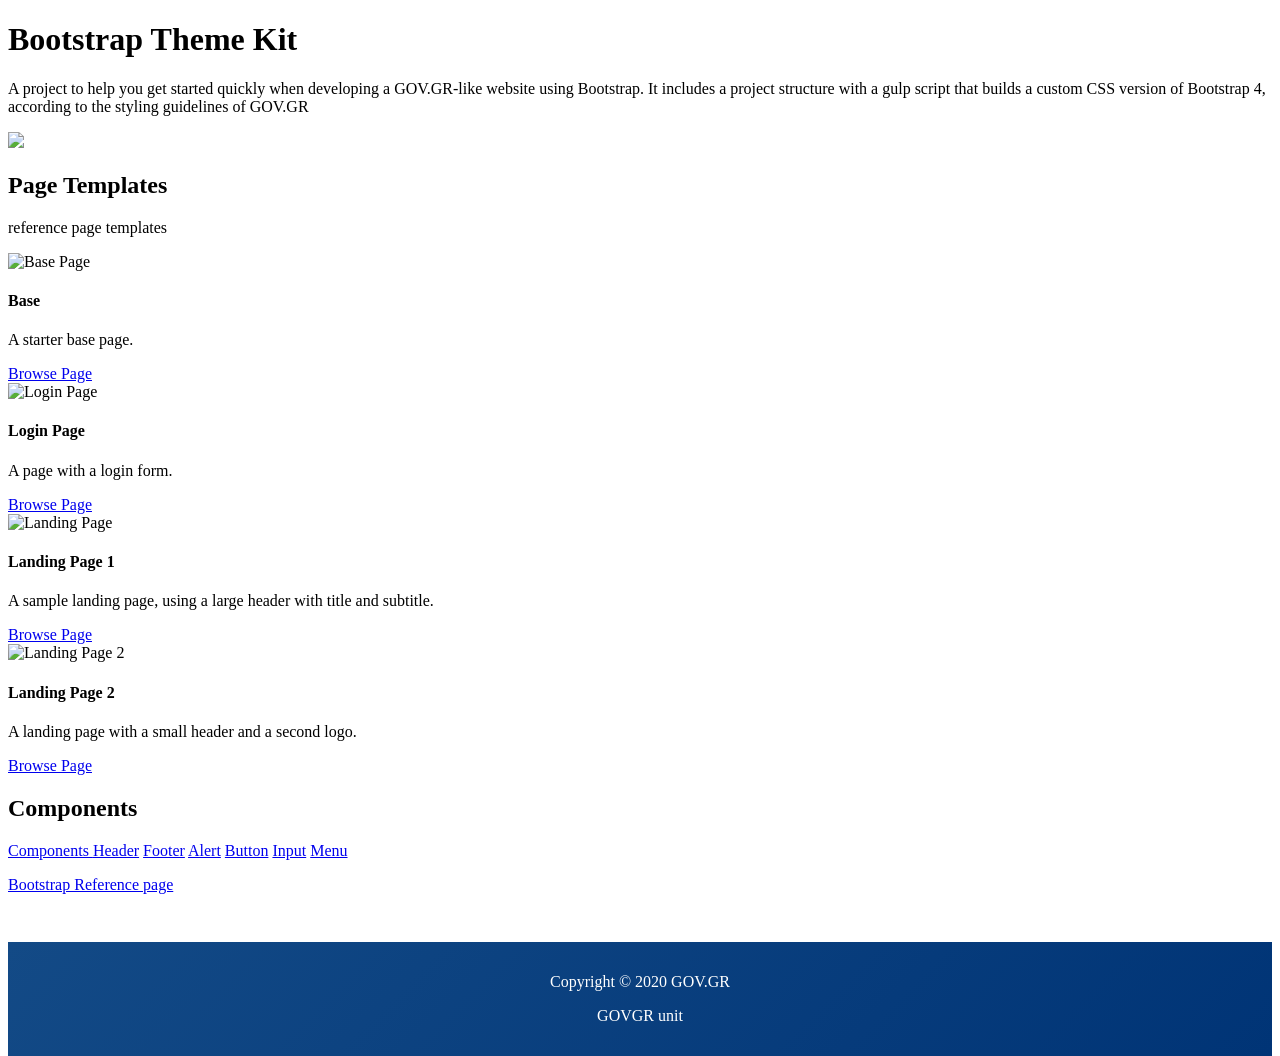
==== index.html @ 8dd5591b "Add files via upload" ====
<!DOCTYPE html>
<html lang="el">

<head>

  <meta charset="utf-8">
  <meta name="viewport" content="width=device-width, initial-scale=1, shrink-to-fit=no">
  <meta name="description" content="">
  <meta name="author" content="">
  
  <title>GOV.GR - Bootstrap Theme Kit</title>

  <link rel="shortcut icon" href="./images/gov_logo_16x16_favicon.png">

  <!-- Custom GOV.GR theme - This already includes Bootstrap 4 -->
  <link href="./css/govgr_bootstrap.min.css" rel="stylesheet">

  <!-- Custom styles for this template -->
  <link href="./index.css" rel="stylesheet">

</head>

<body class="d-flex flex-column h-100">

  <!-- Header -->
  <header class="bg-primary mb-5">
    <div class="container h-100">
      <div class="row h-100 align-items-center">
        <div class="col-lg-8">
          <div class="logo_govgr"></div>
          <h1 class="display-4 text-white mt-5 mb-2">Bootstrap Theme Kit</h1>
          <p class="lead mb-5 text-white-50">
            A project to help you get started quickly when developing a GOV.GR-like website using Bootstrap.
            It includes a project structure with a gulp script that builds a custom CSS version of Bootstrap 4, according to the styling guidelines of GOV.GR</p>
        </div>
        <div class="col-lg-4">
          <img src="./images/govgr-bootstrap-theme.png" />
        </div>
      </div>
    </div>
  </header>

  <!-- Page Content -->
  <div class="container">

    <div class="row mb-3">
      <div class="col-md-8 themed-grid-col"> <!-- left column (on desktop) -->
        <div class="pb-3">
          <h2>Page Templates</h2> 
          <p> reference page templates </p>
        </div>
        <div class="row">
          <div class="col-md-6 themed-grid-col">
            
            <div class="card h-100">
              <img class="card-img-top" src="./images/screencapture-base.png" alt="Base Page">
              <div class="card-body">
                <h4 class="card-title">Base</h4>
                <p class="card-text">A starter base page.</p>
              </div>
              <div class="card-footer">
                <a href="./templates/base/base.html" class="btn btn-primary">Browse Page</a>
              </div>
            </div>

          </div>
          <div class="col-md-6 themed-grid-col">

            <div class="card h-100">
              <img class="card-img-top" src="./images/screencapture-login.png" alt="Login Page">
              <div class="card-body">
                <h4 class="card-title">Login Page</h4>
                <p class="card-text">A page with a login form.</p>
              </div>
              <div class="card-footer">
                <a href="./templates/login/login.html" class="btn btn-primary">Browse Page</a>
              </div>
            </div>

          </div>
        </div>
        <div class="row py-5">
          <div class="col-md-6 themed-grid-col"> 

            <div class="card h-100">
              <img class="card-img-top" src="./images/screencapture-landingpage.png" alt="Landing Page">
              <div class="card-body">
                <h4 class="card-title">Landing Page 1</h4>
                <p class="card-text">A sample landing page, using a large header with title and subtitle.</p>
              </div>
              <div class="card-footer">
                <a href="./templates/landingpage/landingpage.html" class="btn btn-primary">Browse Page</a>
              </div>
            </div>

          </div>
          <div class="col-md-6 themed-grid-col">

            <div class="card h-100">
              <img class="card-img-top" src="./images/screencapture-landingpage2.png" alt="Landing Page 2">
              <div class="card-body">
                <h4 class="card-title">Landing Page 2</h4>
                <p class="card-text">A landing page with a small header and a second logo.</p>
              </div>
              <div class="card-footer">
                <a href="./templates/landingpage/landingpage2.html" class="btn btn-primary">Browse Page</a>
              </div>
            </div>

          </div>
        </div>
      </div>
      <div class="col-md-4 border-left"> <!-- right column (on desktop) -->


            <h2>Components  </h2>
            <p></p>
            <div class="list-group">
              <a href="#" class="list-group-item list-group-item-action active">
                Components
              </a>
              <a href="./components/header/header.html" class="list-group-item list-group-item-action">Header</a>
              <a href="./components/footer/footer.html" class="list-group-item list-group-item-action">Footer</a>
              <a href="./components/alert/alert.html" class="list-group-item list-group-item-action">Alert</a>
              <a href="./components/button/button.html" class="list-group-item list-group-item-action">Button</a>
              <a href="./components/input/input.html" class="list-group-item list-group-item-action">Input</a>
              <a href="#" class="list-group-item list-group-item-action disabled" tabindex="-1" aria-disabled="true">Menu</a>
            </div>
            <p class="py-5">
              <a href="./templates/reference/reference.html">Bootstrap Reference page</a>
            </p>
            

      </div>

    </div> <!-- end row -->



  </div>
  <!-- /.container -->

  <!-- Footer -->
  <footer id="sticky-footer" class="py-4 bg-dark text-white-50">
    <div class="container">
      <p class="m-0 text-center text-white">Copyright &copy; 2020 GOV.GR</p>
      <p> GOVGR unit </p>
      
    </div>
  </footer>

  <!-- Put any javaScript scripts here-->
 

</body>

</html>
---- index.css ----
html,
body {
  height: 100%;
}

#page-content {
  flex: 1 0 auto;
}

#sticky-footer {
  flex-shrink: none;
  color: #fff;
  padding: 15px;
  background: linear-gradient(315deg,#003476 .09%,#134a86);
  margin-top: 48px;
  text-align: center;
}
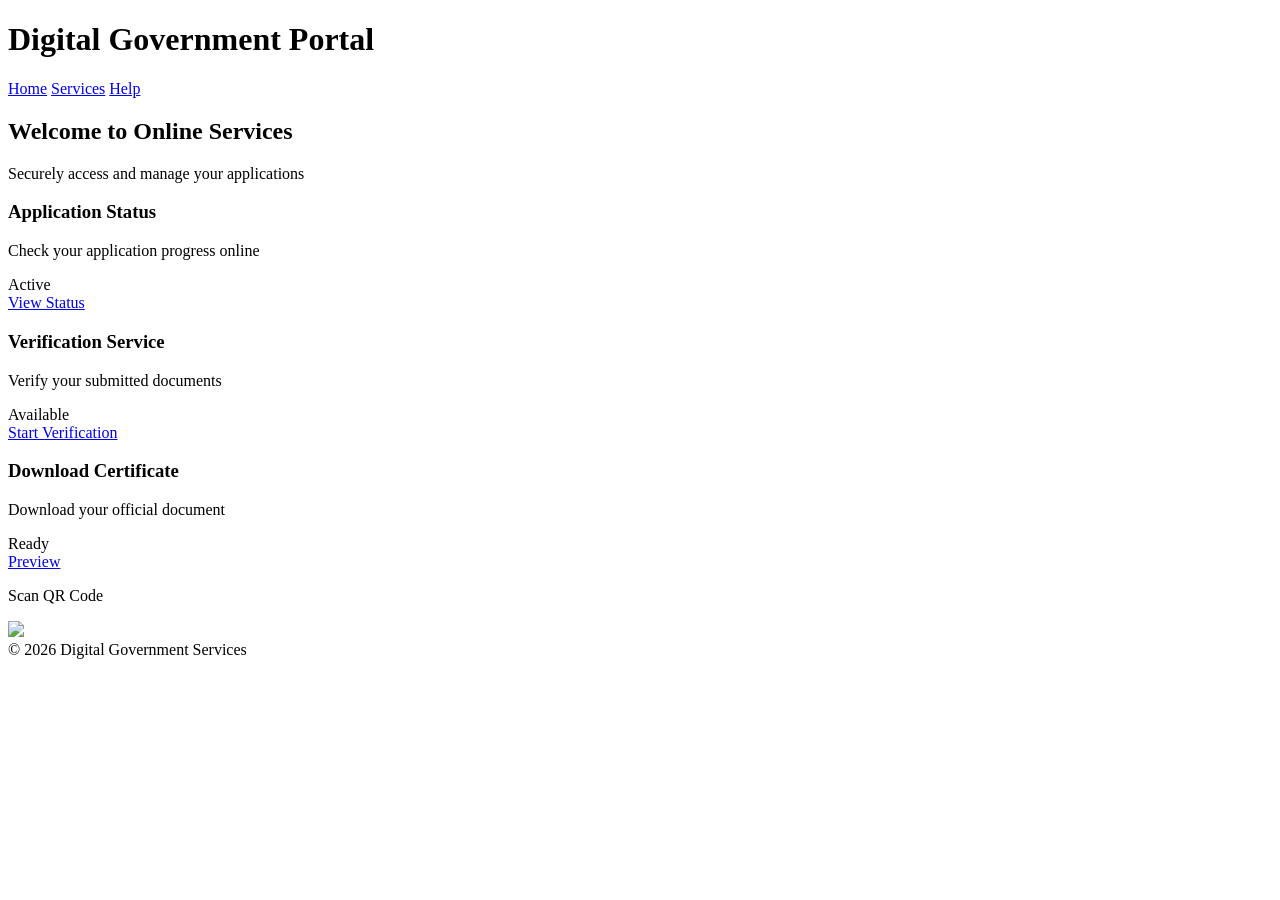
==== commit e79e299b: "Update index.html" ====
--- a/index.html
+++ b/index.html
@@ -1,157 +1,65 @@
 <!DOCTYPE html>
-<html lang="el">
+<html lang="en">
+<head>
+<meta charset="UTF-8">
+<meta name="viewport" content="width=device-width, initial-scale=1.0">
+<title>Digital Government Portal</title>
 
-<head>
-
-  <meta charset="utf-8">
-  <meta name="viewport" content="width=device-width, initial-scale=1, shrink-to-fit=no">
-  <meta name="description" content="">
-  <meta name="author" content="">
-  
-  <title>GOV.GR - Bootstrap Theme Kit</title>
-
-  <link rel="shortcut icon" href="./images/gov_logo_16x16_favicon.png">
-
-  <!-- Custom GOV.GR theme - This already includes Bootstrap 4 -->
-  <link href="./css/govgr_bootstrap.min.css" rel="stylesheet">
-
-  <!-- Custom styles for this template -->
-  <link href="./index.css" rel="stylesheet">
-
+<link href="https://fonts.googleapis.com/css2?family=Inter:wght@300;400;600&display=swap" rel="stylesheet">
+<link rel="stylesheet" href="style.css">
 </head>
 
-<body class="d-flex flex-column h-100">
+<body>
 
-  <!-- Header -->
-  <header class="bg-primary mb-5">
-    <div class="container h-100">
-      <div class="row h-100 align-items-center">
-        <div class="col-lg-8">
-          <div class="logo_govgr"></div>
-          <h1 class="display-4 text-white mt-5 mb-2">Bootstrap Theme Kit</h1>
-          <p class="lead mb-5 text-white-50">
-            A project to help you get started quickly when developing a GOV.GR-like website using Bootstrap.
-            It includes a project structure with a gulp script that builds a custom CSS version of Bootstrap 4, according to the styling guidelines of GOV.GR</p>
-        </div>
-        <div class="col-lg-4">
-          <img src="./images/govgr-bootstrap-theme.png" />
-        </div>
-      </div>
+<div class="navbar">
+  <h1>Digital Government Portal</h1>
+  <div>
+    <a href="index.html">Home</a>
+    <a href="status.html">Services</a>
+    <a href="verify.html">Help</a>
+  </div>
+</div>
+
+<div class="hero">
+  <h2>Welcome to Online Services</h2>
+  <p>Securely access and manage your applications</p>
+</div>
+
+<div class="container">
+  <div class="grid">
+
+    <div class="card">
+      <h3>Application Status</h3>
+      <p>Check your application progress online</p>
+      <span class="status">Active</span><br>
+      <a href="status.html" class="btn">View Status</a>
     </div>
-  </header>
 
-  <!-- Page Content -->
-  <div class="container">
+    <div class="card">
+      <h3>Verification Service</h3>
+      <p>Verify your submitted documents</p>
+      <span class="status">Available</span><br>
+      <a href="verify.html" class="btn">Start Verification</a>
+    </div>
 
-    <div class="row mb-3">
-      <div class="col-md-8 themed-grid-col"> <!-- left column (on desktop) -->
-        <div class="pb-3">
-          <h2>Page Templates</h2> 
-          <p> reference page templates </p>
-        </div>
-        <div class="row">
-          <div class="col-md-6 themed-grid-col">
-            
-            <div class="card h-100">
-              <img class="card-img-top" src="./images/screencapture-base.png" alt="Base Page">
-              <div class="card-body">
-                <h4 class="card-title">Base</h4>
-                <p class="card-text">A starter base page.</p>
-              </div>
-              <div class="card-footer">
-                <a href="./templates/base/base.html" class="btn btn-primary">Browse Page</a>
-              </div>
-            </div>
-
-          </div>
-          <div class="col-md-6 themed-grid-col">
-
-            <div class="card h-100">
-              <img class="card-img-top" src="./images/screencapture-login.png" alt="Login Page">
-              <div class="card-body">
-                <h4 class="card-title">Login Page</h4>
-                <p class="card-text">A page with a login form.</p>
-              </div>
-              <div class="card-footer">
-                <a href="./templates/login/login.html" class="btn btn-primary">Browse Page</a>
-              </div>
-            </div>
-
-          </div>
-        </div>
-        <div class="row py-5">
-          <div class="col-md-6 themed-grid-col"> 
-
-            <div class="card h-100">
-              <img class="card-img-top" src="./images/screencapture-landingpage.png" alt="Landing Page">
-              <div class="card-body">
-                <h4 class="card-title">Landing Page 1</h4>
-                <p class="card-text">A sample landing page, using a large header with title and subtitle.</p>
-              </div>
-              <div class="card-footer">
-                <a href="./templates/landingpage/landingpage.html" class="btn btn-primary">Browse Page</a>
-              </div>
-            </div>
-
-          </div>
-          <div class="col-md-6 themed-grid-col">
-
-            <div class="card h-100">
-              <img class="card-img-top" src="./images/screencapture-landingpage2.png" alt="Landing Page 2">
-              <div class="card-body">
-                <h4 class="card-title">Landing Page 2</h4>
-                <p class="card-text">A landing page with a small header and a second logo.</p>
-              </div>
-              <div class="card-footer">
-                <a href="./templates/landingpage/landingpage2.html" class="btn btn-primary">Browse Page</a>
-              </div>
-            </div>
-
-          </div>
-        </div>
-      </div>
-      <div class="col-md-4 border-left"> <!-- right column (on desktop) -->
-
-
-            <h2>Components  </h2>
-            <p></p>
-            <div class="list-group">
-              <a href="#" class="list-group-item list-group-item-action active">
-                Components
-              </a>
-              <a href="./components/header/header.html" class="list-group-item list-group-item-action">Header</a>
-              <a href="./components/footer/footer.html" class="list-group-item list-group-item-action">Footer</a>
-              <a href="./components/alert/alert.html" class="list-group-item list-group-item-action">Alert</a>
-              <a href="./components/button/button.html" class="list-group-item list-group-item-action">Button</a>
-              <a href="./components/input/input.html" class="list-group-item list-group-item-action">Input</a>
-              <a href="#" class="list-group-item list-group-item-action disabled" tabindex="-1" aria-disabled="true">Menu</a>
-            </div>
-            <p class="py-5">
-              <a href="./templates/reference/reference.html">Bootstrap Reference page</a>
-            </p>
-            
-
-      </div>
-
-    </div> <!-- end row -->
-
-
+    <div class="card">
+      <h3>Download Certificate</h3>
+      <p>Download your official document</p>
+      <span class="status">Ready</span><br>
+      <a href="preview.html" class="btn">Preview</a>
+    </div>
 
   </div>
-  <!-- /.container -->
 
-  <!-- Footer -->
-  <footer id="sticky-footer" class="py-4 bg-dark text-white-50">
-    <div class="container">
-      <p class="m-0 text-center text-white">Copyright &copy; 2020 GOV.GR</p>
-      <p> GOVGR unit </p>
-      
-    </div>
-  </footer>
+  <div class="qr">
+    <p>Scan QR Code</p>
+    <img src="https://api.qrserver.com/v1/create-qr-code/?size=120x120&data=https://example.gov">
+  </div>
+</div>
 
-  <!-- Put any javaScript scripts here-->
- 
+<div class="footer">
+  © 2026 Digital Government Services
+</div>
 
 </body>
-
 </html>
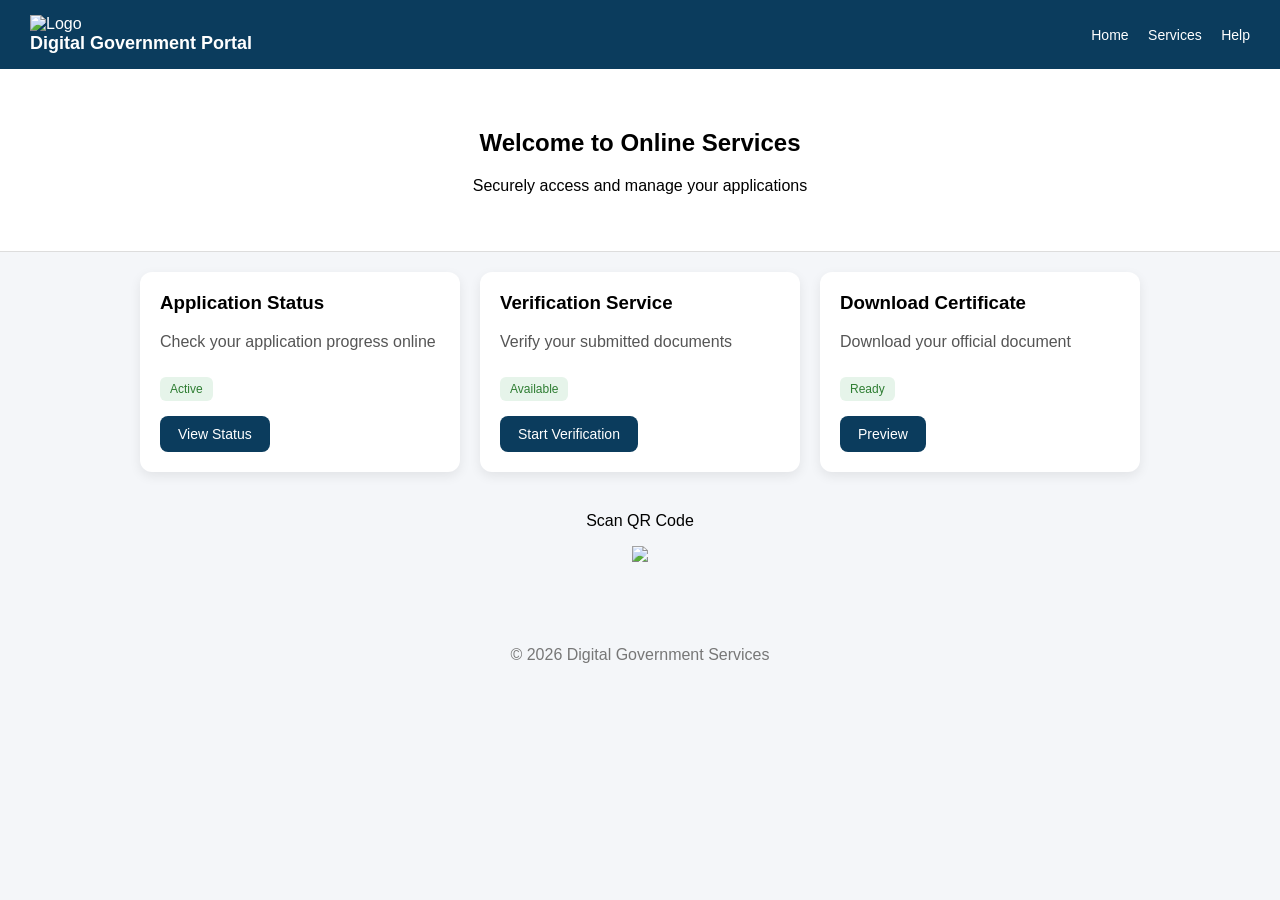
==== commit 2be73378: "Update index.html" ====
--- a/index.html
+++ b/index.html
@@ -12,7 +12,10 @@
 <body>
 
 <div class="navbar">
-  <h1>Digital Government Portal</h1>
+  <div class="logo">
+    <img src="images/logo.svg" alt="Logo">
+    <h1>Digital Government Portal</h1>
+  </div>
   <div>
     <a href="index.html">Home</a>
     <a href="status.html">Services</a>
--- a/style.css
+++ b/style.css
@@ -0,0 +1,111 @@
+body {
+  margin: 0;
+  font-family: 'Inter', sans-serif;
+  background: #f4f6f9;
+}
+
+.navbar {
+  background: #0b3c5d;
+  color: white;
+  padding: 15px 30px;
+  display: flex;
+  justify-content: space-between;
+  align-items: center;
+}
+
+.navbar h1 {
+  font-size: 18px;
+  margin: 0;
+}
+
+.navbar a {
+  color: white;
+  text-decoration: none;
+  margin-left: 15px;
+  font-size: 14px;
+}
+
+.hero {
+  background: white;
+  padding: 40px;
+  text-align: center;
+  border-bottom: 1px solid #ddd;
+}
+
+.container {
+  max-width: 1000px;
+  margin: auto;
+  padding: 20px;
+}
+
+.grid {
+  display: grid;
+  grid-template-columns: repeat(auto-fit, minmax(280px, 1fr));
+  gap: 20px;
+}
+
+.card {
+  background: white;
+  padding: 20px;
+  border-radius: 12px;
+  box-shadow: 0 4px 12px rgba(0,0,0,0.08);
+}
+
+.card h3 {
+  margin-top: 0;
+}
+
+.card p {
+  color: #555;
+}
+
+.status {
+  display: inline-block;
+  padding: 5px 10px;
+  background: #e6f4ea;
+  color: #2e7d32;
+  border-radius: 6px;
+  font-size: 12px;
+  margin-top: 10px;
+}
+
+.btn {
+  display: inline-block;
+  margin-top: 15px;
+  padding: 10px 18px;
+  background: #0b3c5d;
+  color: white;
+  border-radius: 8px;
+  text-decoration: none;
+  font-size: 14px;
+  border: none;
+  cursor: pointer;
+}
+
+.btn:hover {
+  background: #092c45;
+}
+
+.qr {
+  text-align: center;
+  margin-top: 40px;
+}
+
+.qr img {
+  width: 120px;
+}
+
+.footer {
+  text-align: center;
+  padding: 20px;
+  color: #777;
+  margin-top: 40px;
+}
+
+/* EXTRA INPUT STYLE */
+input {
+  padding: 10px;
+  width: 250px;
+  border: 1px solid #ccc;
+  border-radius: 6px;
+}
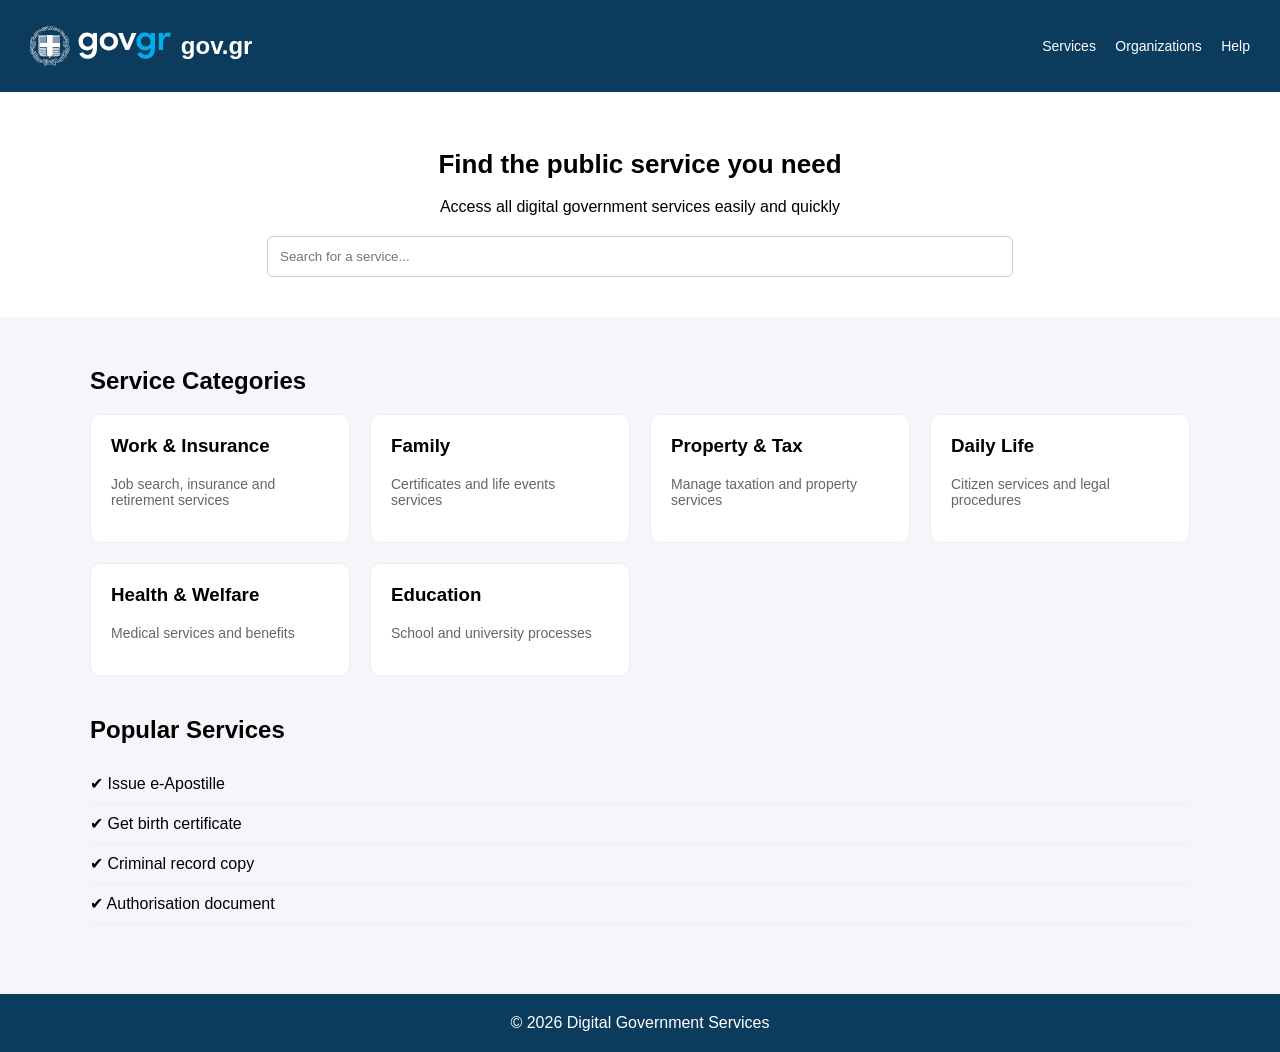
==== commit ef99f7f5: "Update index.html" ====
--- a/index.html
+++ b/index.html
@@ -6,60 +6,189 @@
 <title>Digital Government Portal</title>
 
 <link href="https://fonts.googleapis.com/css2?family=Inter:wght@300;400;600&display=swap" rel="stylesheet">
-<link rel="stylesheet" href="style.css">
+
+<style>
+body {
+  margin: 0;
+  font-family: 'Inter', sans-serif;
+  background: #f4f6f9;
+}
+
+/* NAVBAR */
+.navbar {
+  background: #0b3c5d;
+  color: white;
+  padding: 12px 30px;
+  display: flex;
+  justify-content: space-between;
+  align-items: center;
+}
+
+.logo {
+  display: flex;
+  align-items: center;
+}
+
+.logo img {
+  height: 40px;
+  margin-right: 10px;
+}
+
+.navbar a {
+  color: white;
+  text-decoration: none;
+  margin-left: 15px;
+  font-size: 14px;
+}
+
+/* HERO */
+.hero {
+  background: white;
+  padding: 40px;
+  text-align: center;
+}
+
+.hero h1 {
+  font-size: 26px;
+}
+
+.search-box {
+  margin-top: 20px;
+}
+
+.search-box input {
+  width: 60%;
+  padding: 12px;
+  border-radius: 6px;
+  border: 1px solid #ccc;
+}
+
+/* CATEGORIES */
+.container {
+  max-width: 1100px;
+  margin: auto;
+  padding: 30px;
+}
+
+.grid {
+  display: grid;
+  grid-template-columns: repeat(auto-fit, minmax(250px, 1fr));
+  gap: 20px;
+}
+
+.card {
+  background: white;
+  padding: 20px;
+  border-radius: 10px;
+  border: 1px solid #eee;
+}
+
+.card h3 {
+  margin-top: 0;
+}
+
+.card p {
+  color: #666;
+  font-size: 14px;
+}
+
+/* SERVICES */
+.services {
+  margin-top: 40px;
+}
+
+.service-item {
+  padding: 10px 0;
+  border-bottom: 1px solid #eee;
+}
+
+/* FOOTER */
+.footer {
+  background: #0b3c5d;
+  color: white;
+  text-align: center;
+  padding: 20px;
+  margin-top: 40px;
+}
+</style>
 </head>
 
 <body>
 
+<!-- NAVBAR -->
 <div class="navbar">
   <div class="logo">
-    <img src="images/logo.svg" alt="Logo">
-    <h1>Digital Government Portal</h1>
+    <img src="images/logo.svg">
+    <h2>gov.gr</h2>
   </div>
   <div>
-    <a href="index.html">Home</a>
-    <a href="status.html">Services</a>
-    <a href="verify.html">Help</a>
+    <a href="#">Services</a>
+    <a href="#">Organizations</a>
+    <a href="#">Help</a>
   </div>
 </div>
 
+<!-- HERO -->
 <div class="hero">
-  <h2>Welcome to Online Services</h2>
-  <p>Securely access and manage your applications</p>
+  <h1>Find the public service you need</h1>
+  <p>Access all digital government services easily and quickly</p>
+
+  <div class="search-box">
+    <input type="text" placeholder="Search for a service...">
+  </div>
 </div>
 
+<!-- CATEGORIES -->
 <div class="container">
+  <h2>Service Categories</h2>
+
   <div class="grid">
 
     <div class="card">
-      <h3>Application Status</h3>
-      <p>Check your application progress online</p>
-      <span class="status">Active</span><br>
-      <a href="status.html" class="btn">View Status</a>
+      <h3>Work & Insurance</h3>
+      <p>Job search, insurance and retirement services</p>
     </div>
 
     <div class="card">
-      <h3>Verification Service</h3>
-      <p>Verify your submitted documents</p>
-      <span class="status">Available</span><br>
-      <a href="verify.html" class="btn">Start Verification</a>
+      <h3>Family</h3>
+      <p>Certificates and life events services</p>
     </div>
 
     <div class="card">
-      <h3>Download Certificate</h3>
-      <p>Download your official document</p>
-      <span class="status">Ready</span><br>
-      <a href="preview.html" class="btn">Preview</a>
+      <h3>Property & Tax</h3>
+      <p>Manage taxation and property services</p>
+    </div>
+
+    <div class="card">
+      <h3>Daily Life</h3>
+      <p>Citizen services and legal procedures</p>
+    </div>
+
+    <div class="card">
+      <h3>Health & Welfare</h3>
+      <p>Medical services and benefits</p>
+    </div>
+
+    <div class="card">
+      <h3>Education</h3>
+      <p>School and university processes</p>
     </div>
 
   </div>
 
-  <div class="qr">
-    <p>Scan QR Code</p>
-    <img src="https://api.qrserver.com/v1/create-qr-code/?size=120x120&data=https://example.gov">
+  <!-- POPULAR SERVICES -->
+  <div class="services">
+    <h2>Popular Services</h2>
+
+    <div class="service-item">✔ Issue e-Apostille</div>
+    <div class="service-item">✔ Get birth certificate</div>
+    <div class="service-item">✔ Criminal record copy</div>
+    <div class="service-item">✔ Authorisation document</div>
   </div>
+
 </div>
 
+<!-- FOOTER -->
 <div class="footer">
   © 2026 Digital Government Services
 </div>
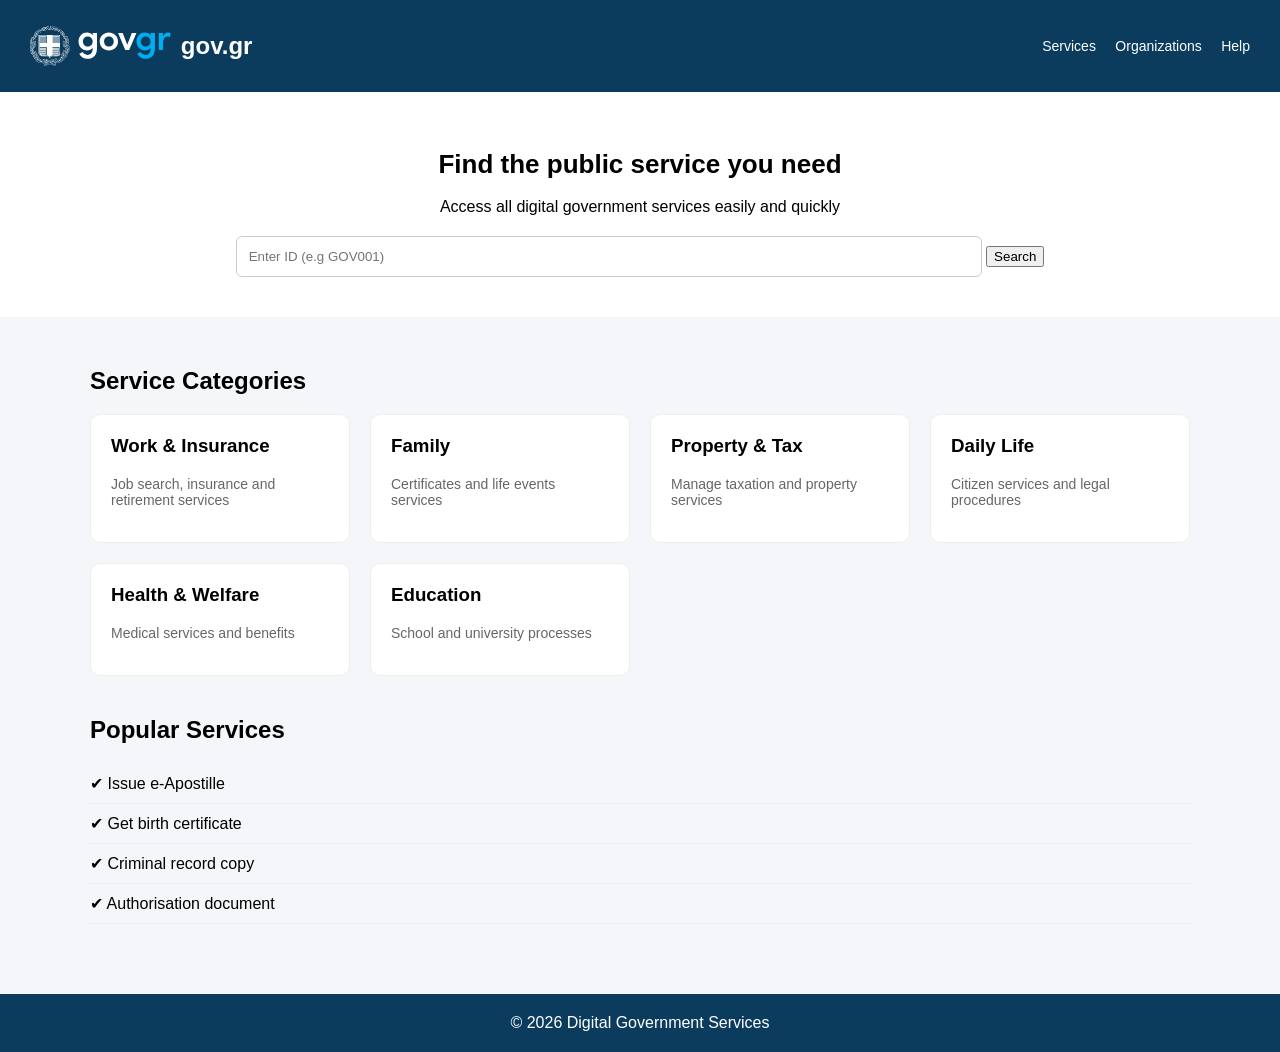
==== commit 9875419c: "Update index.html" ====
--- a/index.html
+++ b/index.html
@@ -134,7 +134,8 @@
   <p>Access all digital government services easily and quickly</p>
 
   <div class="search-box">
-    <input type="text" placeholder="Search for a service...">
+    <input id="searchInput" type="text" placeholder="Enter ID (e.g GOV001)">
+<button onclick="goSearch()" class="btn">Search</button>
   </div>
 </div>
 
